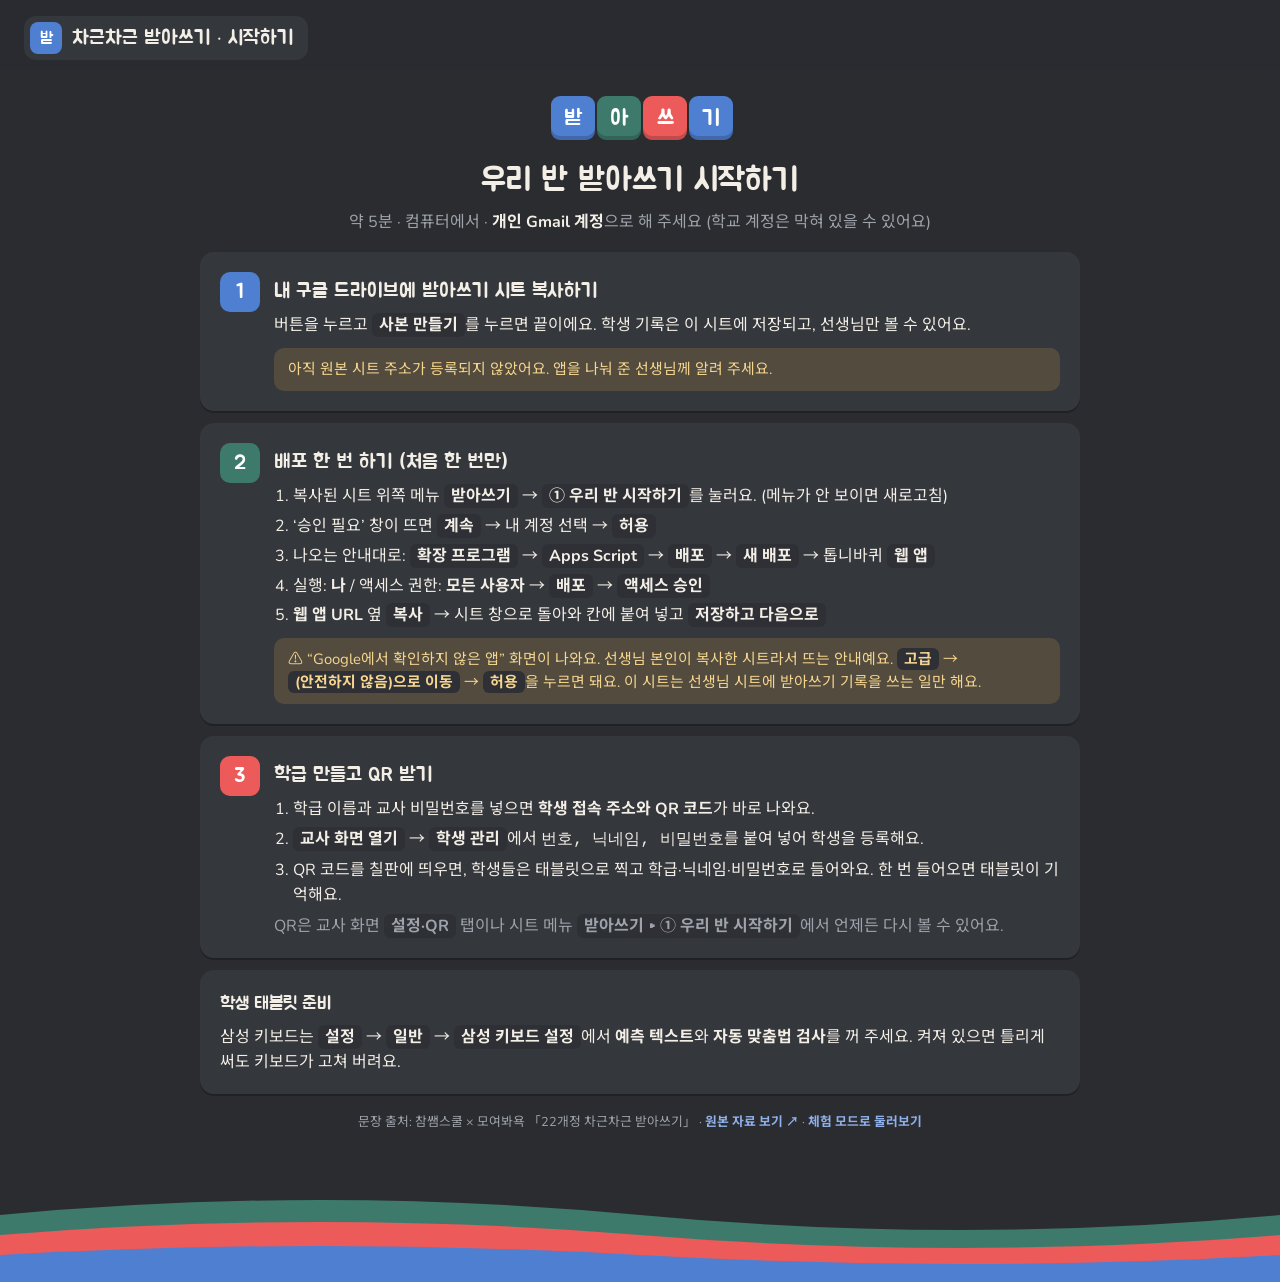
==== start.html @ dc101362 "Add files via upload" ====
<!doctype html>
<html lang="ko">
<head>
<meta charset="utf-8">
<meta name="viewport" content="width=device-width, initial-scale=1">
<meta name="theme-color" content="#2a2c30">
<title>받아쓰기 시작하기</title>
<link rel="preconnect" href="https://fonts.googleapis.com">
<link rel="preconnect" href="https://fonts.gstatic.com" crossorigin>
<link href="https://fonts.googleapis.com/css2?family=Jua&family=Nunito:wght@600;700;800&family=Noto+Sans+KR:wght@400;700;800&display=swap" rel="stylesheet">
<script>document.write('<link rel="stylesheet" href="css/style.css?v=' + Date.now() + '">');</script>
<style>
  .stp{display:flex;gap:14px;align-items:flex-start}
  .stp .n{flex:none;width:40px;height:40px;border-radius:10px;display:grid;place-items:center;font-family:"Jua",sans-serif;font-size:1.3rem;color:#fff}
  .stp h2{margin:4px 0 6px;font-size:1.25rem}
  .stp ol{margin:6px 0;padding-left:1.2em} .stp li{margin:5px 0}
  .k{background:var(--cell);border-radius:6px;padding:1px 7px;font-weight:700;white-space:nowrap}
  .note{background:var(--warn-soft);color:#f6d58f;border-radius:10px;padding:10px 14px;margin-top:10px;font-size:.93rem}
  .bigbtn{display:inline-block;text-decoration:none;margin-top:6px}
</style>
</head>
<body>
<header class="topbar"><div class="brand"><span class="seal">받</span><span class="txt">차근차근 받아쓰기 · 시작하기</span></div></header>
<div class="waves" aria-hidden="true"><svg class="w1" viewBox="0 0 2400 120" preserveAspectRatio="none"><path fill="#3d7a6b" d="M0 52 Q 300 22 600 52 T 1200 52 Q 1500 22 1800 52 T 2400 52 V120 H0 Z"/></svg><svg class="w2" viewBox="0 0 2400 120" preserveAspectRatio="none"><path fill="#ec5a5a" d="M0 72 Q 300 46 600 72 T 1200 72 Q 1500 46 1800 72 T 2400 72 V120 H0 Z"/></svg><svg class="w3" viewBox="0 0 2400 120" preserveAspectRatio="none"><path fill="#4e7fd1" d="M0 92 Q 300 74 600 92 T 1200 92 Q 1500 74 1800 92 T 2400 92 V120 H0 Z"/></svg></div>
<main>
  <div class="stage">
    <div class="logo-tiles" style="grid-template-columns:repeat(4,40px);margin-top:10px"><i style="background:var(--blue)">받</i><i style="background:var(--green)">아</i><i style="background:var(--red)">쓰</i><i style="background:var(--blue)">기</i></div>
    <h1 style="text-align:center;margin:0">우리 반 받아쓰기 시작하기</h1>
    <p class="muted" style="text-align:center;margin:4px 0 18px">약 5분 · 컴퓨터에서 · <b style="color:var(--ink)">개인 Gmail 계정</b>으로 해 주세요 (학교 계정은 막혀 있을 수 있어요)</p>

    <div class="card stp">
      <span class="n" style="background:var(--blue)">1</span>
      <div style="flex:1">
        <h2>내 구글 드라이브에 받아쓰기 시트 복사하기</h2>
        <p style="margin:0">버튼을 누르고 <span class="k">사본 만들기</span>를 누르면 끝이에요. 학생 기록은 이 시트에 저장되고, 선생님만 볼 수 있어요.</p>
        <a class="btn bigbtn" id="copyBtn" href="#" target="_blank" rel="noopener">📄 사본 만들기</a>
        <div id="noTpl" class="note hidden">아직 원본 시트 주소가 등록되지 않았어요. 앱을 나눠 준 선생님께 알려 주세요.</div>
      </div>
    </div>

    <div class="card stp" style="margin-top:12px">
      <span class="n" style="background:var(--green)">2</span>
      <div style="flex:1">
        <h2>배포 한 번 하기 (처음 한 번만)</h2>
        <ol>
          <li>복사된 시트 위쪽 메뉴 <span class="k">받아쓰기</span> → <span class="k">① 우리 반 시작하기</span>를 눌러요. (메뉴가 안 보이면 새로고침)</li>
          <li>‘승인 필요’ 창이 뜨면 <span class="k">계속</span> → 내 계정 선택 → <span class="k">허용</span></li>
          <li>나오는 안내대로: <span class="k">확장 프로그램</span> → <span class="k">Apps Script</span> → <span class="k">배포</span> → <span class="k">새 배포</span> → 톱니바퀴 <span class="k">웹 앱</span></li>
          <li>실행: <b>나</b> / 액세스 권한: <b>모든 사용자</b> → <span class="k">배포</span> → <span class="k">액세스 승인</span></li>
          <li><b>웹 앱 URL</b> 옆 <span class="k">복사</span> → 시트 창으로 돌아와 칸에 붙여 넣고 <span class="k">저장하고 다음으로</span></li>
        </ol>
        <div class="note">⚠️ “Google에서 확인하지 않은 앱” 화면이 나와요. 선생님 본인이 복사한 시트라서 뜨는 안내예요. <span class="k">고급</span> → <span class="k">(안전하지 않음)으로 이동</span> → <span class="k">허용</span>을 누르면 돼요. 이 시트는 선생님 시트에 받아쓰기 기록을 쓰는 일만 해요.</div>
      </div>
    </div>

    <div class="card stp" style="margin-top:12px">
      <span class="n" style="background:var(--red)">3</span>
      <div style="flex:1">
        <h2>학급 만들고 QR 받기</h2>
        <ol>
          <li>학급 이름과 교사 비밀번호를 넣으면 <b>학생 접속 주소와 QR 코드</b>가 바로 나와요.</li>
          <li><span class="k">교사 화면 열기</span> → <span class="k">학생 관리</span>에서 <code>번호, 닉네임, 비밀번호</code>를 붙여 넣어 학생을 등록해요.</li>
          <li>QR 코드를 칠판에 띄우면, 학생들은 태블릿으로 찍고 학급·닉네임·비밀번호로 들어와요. 한 번 들어오면 태블릿이 기억해요.</li>
        </ol>
        <p class="muted" style="margin:6px 0 0">QR은 교사 화면 <span class="k">설정·QR</span> 탭이나 시트 메뉴 <span class="k">받아쓰기 ▸ ① 우리 반 시작하기</span>에서 언제든 다시 볼 수 있어요.</p>
      </div>
    </div>

    <div class="card" style="margin-top:12px">
      <h2 style="margin:0 0 6px;font-size:1.15rem">학생 태블릿 준비</h2>
      <p style="margin:0">삼성 키보드는 <span class="k">설정</span> → <span class="k">일반</span> → <span class="k">삼성 키보드 설정</span>에서 <b>예측 텍스트</b>와 <b>자동 맞춤법 검사</b>를 꺼 주세요. 켜져 있으면 틀리게 써도 키보드가 고쳐 버려요.</p>
    </div>
    <div class="credit">문장 출처: 참쌤스쿨 × 모여봐욕 「22개정 차근차근 받아쓰기」 · <a href="https://chamssaem.com/516657" target="_blank" rel="noopener">원본 자료 보기 ↗</a> · <a href="./?demo">체험 모드로 둘러보기</a></div>
  </div>
</main>
<script>document.write('<script src="config.js?v=' + Date.now() + '"><\/script>');</script>
<script>
  (function () {
    var url = '';
    try { url = (typeof TEMPLATE_URL === 'string') ? TEMPLATE_URL.trim() : ''; } catch (e) {}
    var b = document.getElementById('copyBtn');
    if (/^https:\/\/docs\.google\.com\/spreadsheets\/d\/[\w-]+\/copy/.test(url)) b.href = url;
    else { b.classList.add('hidden'); document.getElementById('noTpl').classList.remove('hidden'); }
  })();
</script>
</body>
</html>
---- css/style.css ----
/* 차근차근 받아쓰기 — 어두운 퍼즐판 + 빨강·초록·파랑 타일 */
:root{
  --bg:#2a2c30; --bg2:#232428; --card:#34373c; --card2:#3c3f45; --cell:#2e3035; --cell-line:#44474e;
  --ink:#f3eee6; --muted:#9ea3ab; --line:#464950;
  --red:#ec5a5a; --green:#3d7a6b; --blue:#4e7fd1; --yellow:#f0b84c; --purple:#9a7fe0; --teal:#3fa6a0; --gray:#8b9098;
  --seal:var(--red); --seal-ink:#fff; --indigo:var(--blue); --indigo-soft:rgba(78,127,209,.18);
  --ok:#5fc39a; --ok-soft:rgba(61,122,107,.35); --bad:#ff7b7b; --bad-soft:rgba(236,90,90,.18); --warn:#f0b84c; --warn-soft:rgba(240,184,76,.16);
  --paper2:#2e3035;
  --t-sound:var(--red); --t-batchim:var(--blue); --t-vowel:var(--purple); --t-space:#57b08f; --t-punct:var(--gray); --t-word:var(--yellow); --t-change:var(--teal);
  --radius:14px;
  --shadow:0 2px 0 rgba(0,0,0,.25);
}
*{box-sizing:border-box;-webkit-tap-highlight-color:transparent}
html{background:var(--bg2)}
body{margin:0;color:var(--ink);font-family:"Nunito","Noto Sans KR","Apple SD Gothic Neo","Malgun Gothic",sans-serif;font-size:16px;line-height:1.55;-webkit-text-size-adjust:100%;
  background:var(--bg);min-height:100vh;position:relative;overflow-x:hidden}
/* 아래 물결 */
.waves{position:absolute;left:0;right:0;bottom:0;height:120px;pointer-events:none;z-index:0;overflow:hidden}
.waves svg{position:absolute;bottom:0;left:0;width:200%;height:100%}
.waves .w1{animation:drift 18s linear infinite}
.waves .w2{animation:drift 26s linear infinite reverse}
.waves .w3{animation:drift 34s linear infinite}
@keyframes drift{from{transform:translateX(0)}to{transform:translateX(-50%)}}
@media (prefers-reduced-motion:reduce){.waves svg{animation:none!important}}
h1,h2,h3,.brand,.jua{font-family:"Jua","Nunito","Noto Sans KR",sans-serif;font-weight:400;letter-spacing:0}
button{font:inherit;cursor:pointer;touch-action:manipulation;color:inherit}
input,textarea,select{font:inherit}
.hidden{display:none!important}
a{color:var(--ink)}

/* 상단 */
.topbar{position:sticky;top:0;z-index:20;display:flex;align-items:center;gap:12px;padding:16px 24px 10px;background:rgba(42,44,48,.94);backdrop-filter:blur(6px)}
.brand{font-size:1.25rem;display:flex;align-items:center;gap:10px;cursor:pointer;background:var(--card);border-radius:12px;padding:6px 14px 6px 6px}
.seal{display:inline-grid;place-items:center;width:32px;height:32px;border-radius:8px;background:var(--blue);color:#fff;font-size:1rem;font-family:"Jua",sans-serif}
.topbar .spacer{flex:1}
.me{display:flex;align-items:center;gap:8px;font-size:.95rem;flex-wrap:wrap;justify-content:flex-end}
.rank{display:inline-flex;align-items:center;gap:8px;background:var(--card);border-radius:12px;padding:6px 12px 6px 6px;font-weight:700}
.rank .dot{width:26px;height:26px;border-radius:7px;display:grid;place-items:center;background:var(--green);color:#fff;font-size:.8rem;font-family:"Jua",sans-serif}
.pts{font-variant-numeric:tabular-nums;color:#fff;font-family:"Jua",sans-serif;font-size:1.1rem;background:var(--red);border-radius:10px;padding:4px 10px}
.linkbtn{background:var(--card);border:0;color:var(--muted);padding:8px 12px;border-radius:10px;text-decoration:none;font-size:.9rem}
.pending{font-size:.8rem;color:var(--bg);background:var(--yellow);border-radius:8px;padding:3px 10px;font-weight:700}

main{position:relative;z-index:1;max-width:1040px;margin:0 auto;padding:16px 24px 150px}
.screen-title{display:flex;align-items:center;gap:12px;margin:4px 0 16px}
.screen-title h1{margin:0;font-size:1.4rem}
.back{background:var(--card);border:0;border-radius:12px;min-width:48px;height:48px;font-size:1.2rem;color:var(--ink)}
.sub{color:var(--muted);margin:-8px 0 16px}

/* 카드 */
.card{background:var(--card);border-radius:var(--radius);padding:20px;box-shadow:var(--shadow)}
.grid{display:grid;gap:14px}
.g2{grid-template-columns:repeat(2,minmax(0,1fr))}
.g3{grid-template-columns:repeat(3,minmax(0,1fr))}
.g4{grid-template-columns:repeat(4,minmax(0,1fr))}
@media (max-width:820px){.g4{grid-template-columns:repeat(2,minmax(0,1fr))}.g3{grid-template-columns:repeat(2,minmax(0,1fr))}}
@media (max-width:520px){.g2,.g3,.g4{grid-template-columns:1fr}}

/* 버튼 — 알약 모양 */
.btn{border:0;border-radius:999px;padding:10px 22px;min-height:50px;font-size:1.02rem;white-space:nowrap;font-family:"Jua",sans-serif;background:var(--red);color:#fff;box-shadow:0 3px 0 rgba(0,0,0,.28)}
.btn:active{transform:translateY(2px);box-shadow:0 1px 0 rgba(0,0,0,.28)}
.btn.indigo{background:var(--blue)}
.btn.ghost{background:var(--card2);color:var(--ink)}
.btn.small{min-height:42px;padding:6px 16px;font-size:1rem}
.btn:disabled{opacity:.4}
.row{display:flex;gap:10px;flex-wrap:wrap;align-items:center}
.row.end{justify-content:flex-end}
.row.center{justify-content:center}

/* 로그인 */
.login{max-width:440px;margin:5vh auto 0;text-align:center}
.logo-tiles{display:grid;grid-template-columns:repeat(3,44px);gap:6px;justify-content:center;margin:4px auto 16px}
.logo-tiles i{width:44px;height:44px;border-radius:9px;display:grid;place-items:center;font-style:normal;font-family:"Jua",sans-serif;font-size:1.4rem;color:#fff;box-shadow:inset 0 -4px 0 rgba(0,0,0,.18)}
.logo-tiles i.x{background:var(--cell);color:#8fb0ea;box-shadow:none}
.login h1{font-size:1.8rem;margin:0 0 2px}
.field{display:block;text-align:left;margin:14px 0}
.field span{display:block;font-weight:700;margin-bottom:6px;color:var(--muted)}
.field input,.textin{width:100%;padding:12px 14px;font-size:1.15rem;border:2px solid transparent;border-radius:12px;background:var(--cell);color:var(--ink)}
.field input:focus,.textin:focus{outline:none;border-color:var(--blue)}
.textin::placeholder,.field input::placeholder{color:#6f747c}
.msg{margin-top:12px;padding:12px 14px;border-radius:12px;font-weight:700}
.msg.bad{background:var(--bad-soft);color:var(--bad)}
.msg.ok{background:var(--ok-soft);color:var(--ok)}
.msg.warn{background:var(--warn-soft);color:var(--warn)}

/* 홈 */
.hello{display:flex;gap:18px;align-items:center;flex-wrap:wrap}
.rankbig{width:76px;height:76px;border-radius:14px;background:var(--green);color:#fff;display:grid;place-items:center;font-family:"Jua",sans-serif;font-size:1.25rem;text-align:center;line-height:1.15;padding:6px;box-shadow:inset 0 -5px 0 rgba(0,0,0,.18)}
.progress{height:14px;background:var(--cell);border-radius:999px;overflow:hidden;margin-top:10px}
.progress>i{display:block;height:100%;background:linear-gradient(90deg,var(--blue),var(--green),var(--red));border-radius:999px}
.tabs{display:inline-flex;background:var(--card);border-radius:12px;padding:4px;gap:4px;margin:18px 0 12px;flex-wrap:wrap}
.tabs button{border:0;background:transparent;border-radius:9px;padding:8px 14px;font-family:"Jua",sans-serif;font-size:.98rem;color:var(--muted);min-height:42px;white-space:nowrap}
.tabs button.on{background:var(--blue);color:#fff}
.lvcard{text-align:left;border:0;background:var(--card);border-radius:var(--radius);padding:16px;box-shadow:var(--shadow);min-height:124px;display:flex;flex-direction:column;gap:6px;position:relative;color:var(--ink)}
.lvcard:active{transform:translateY(2px)}
.lvcard .nm{font-family:"Jua",sans-serif;font-size:1.25rem}
.lvcard .stamps{display:flex;gap:5px;margin-top:auto}
.stamp{width:22px;height:22px;border-radius:6px;background:var(--cell);border:1px solid var(--cell-line);display:block}
.stamp.on{border-color:transparent}
.stamp.on:nth-child(3n+1){background:var(--blue)} .stamp.on:nth-child(3n+2){background:var(--green)} .stamp.on:nth-child(3n){background:var(--red)}
.lvcard .best{position:absolute;right:14px;top:14px;font-size:.85rem;color:var(--muted)}
.lvcard .best b{color:#fff;background:var(--red);border-radius:7px;padding:1px 7px;font-family:"Jua",sans-serif;font-weight:400;font-size:1rem}
.side{display:flex;flex-direction:column;align-items:flex-start;gap:4px;text-align:left;border:0;background:var(--card);border-radius:var(--radius);padding:16px;box-shadow:var(--shadow);color:var(--ink)}
.side .ic{width:40px;height:40px;border-radius:10px;display:grid;place-items:center;font-size:1.2rem}
.side:nth-child(3n+1) .ic{background:var(--red)} .side:nth-child(3n+2) .ic{background:var(--green)} .side:nth-child(3n) .ic{background:var(--blue)}
.side b{font-size:1.15rem;font-family:"Jua",sans-serif;font-weight:400}
.side small{color:var(--muted)}

/* 급수 화면 */
.acts .act{display:flex;gap:14px;align-items:center;text-align:left;border:0;background:var(--card);border-radius:var(--radius);padding:14px 16px;box-shadow:var(--shadow);min-height:86px;color:var(--ink)}
.act .n{flex:none;width:48px;height:48px;border-radius:10px;background:var(--cell);border:1px solid var(--cell-line);color:var(--muted);display:grid;place-items:center;font-family:"Jua",sans-serif;font-size:1.4rem}
.act.done .n{border-color:transparent;color:#fff}
.acts .act:nth-child(3n+1).done .n{background:var(--blue)} .acts .act:nth-child(3n+2).done .n{background:var(--green)} .acts .act:nth-child(3n).done .n{background:var(--red)}
.act .t{font-family:"Jua",sans-serif;font-size:1.05rem}
.act .d{color:var(--muted);font-size:.9rem}
.act.test{box-shadow:inset 0 0 0 2px var(--red)}
.slist{margin:0;padding:0;list-style:none}
.slist li{display:flex;gap:10px;align-items:center;padding:9px 2px;border-bottom:1px solid var(--line)}
.slist li:last-child{border-bottom:0}
.slist .no{flex:none;width:30px;height:30px;border-radius:8px;background:var(--cell);display:grid;place-items:center;color:var(--muted);font-family:"Jua",sans-serif}
.slist .tx{flex:1;font-size:1.08rem}
.play{border:0;background:var(--blue);color:#fff;border-radius:999px;min-width:44px;height:40px;font-size:.95rem;padding:0 12px;font-weight:800;white-space:nowrap;flex:none}

/* 활동 공통 */
.stage{max-width:880px;margin:0 auto}
.stepbar{display:flex;align-items:center;gap:12px;margin-bottom:14px}
.stepbar .bar{flex:1;height:12px;background:var(--card);border-radius:999px;overflow:hidden}
.stepbar .bar i{display:block;height:100%;background:var(--blue);border-radius:999px}
.stepbar .cnt{font-variant-numeric:tabular-nums;font-family:"Jua",sans-serif;font-size:1.1rem;background:var(--card);border-radius:10px;padding:4px 12px}
.q{font-size:1.02rem;color:var(--muted);margin:0 0 10px;font-weight:700}
.sentence{font-size:1.75rem;line-height:1.9;font-weight:800;word-break:keep-all;letter-spacing:.02em;margin:6px 0}
.sentence.mid{font-size:1.5rem}
.soundline{font-size:1.2rem;color:var(--t-sound);margin-top:-4px;font-weight:700}
.soundline::before{content:'소리 ▸ ';color:var(--muted);font-size:.95rem}
.hl{border-radius:8px;padding:0 4px;cursor:pointer;border-bottom:4px solid;background:rgba(255,255,255,.06)}
.hl.on{background:rgba(255,255,255,.18)}
.ty-sound{border-color:var(--t-sound)} .ty-batchim{border-color:var(--t-batchim)} .ty-vowel{border-color:var(--t-vowel)}
.ty-space{border-color:var(--t-space)} .ty-punct{border-color:var(--t-punct)} .ty-word{border-color:var(--t-word)} .ty-change{border-color:var(--t-change)}
.chip{display:inline-flex;align-items:center;gap:6px;font-size:.85rem;font-weight:800;border-radius:8px;padding:3px 10px;background:var(--cell);color:var(--ink)}
.chip::before{content:'';width:10px;height:10px;border-radius:3px;background:currentColor}
.chip.ty-sound{color:var(--t-sound)} .chip.ty-batchim{color:var(--t-batchim)} .chip.ty-vowel{color:var(--t-vowel)} .chip.ty-space{color:var(--t-space)}
.chip.ty-punct{color:var(--t-punct)} .chip.ty-word{color:var(--t-word)} .chip.ty-change{color:var(--t-change)}
.tip{background:var(--cell);border-radius:12px;padding:14px 16px;margin-top:12px}
.tip .tg{font-size:1.4rem;font-family:"Jua",sans-serif}
.tip .snd{color:var(--t-sound);font-weight:800}
.tip .wr{color:var(--bad);text-decoration:line-through;margin-right:8px}
.toggle{display:inline-flex;align-items:center;gap:8px;font-weight:700;color:var(--muted);user-select:none}
.toggle input{width:22px;height:22px;accent-color:var(--blue)}

/* 쓰기 칸 — 퍼즐판 */
.write{margin-top:14px}
.grid10{display:flex;flex-wrap:wrap;gap:4px;margin:10px 0 4px;max-width:100%}
.gcell{width:34px;height:36px;border-radius:6px;background:var(--cell);border:1px solid var(--cell-line);display:grid;place-items:center;font-size:1.1rem;font-weight:800}
.gcell:not(:empty){background:var(--blue);border-color:var(--blue);color:#fff}
.gcell.p:not(:empty){background:var(--green);border-color:var(--green)}
.hidden-sentence{filter:blur(10px);user-select:none;pointer-events:none;opacity:.7}
.fb{margin-top:14px;border-radius:12px;padding:14px 16px}
.fb.ok{background:var(--ok-soft);color:#d9f4e8}
.fb.bad{background:var(--bad-soft);color:#ffe1e1}
.fb h3{margin:0 0 6px;font-size:1.35rem}
.fb.ok h3{color:var(--ok)} .fb.bad h3{color:var(--bad)}
.fb ul{margin:6px 0 0;padding-left:1.2em}
.fb li{margin:4px 0}
.answerline{font-size:1.5rem;margin:6px 0 8px;letter-spacing:.03em;font-weight:800}
.answerline .bad{color:#fff;background:var(--red);border-radius:6px;padding:0 3px}
.answerline .need{position:relative}
.answerline .need::before{content:'∨';position:absolute;left:-.55em;top:-.95em;color:var(--yellow);font-weight:900}
.answerline .extra{position:relative}
.answerline .extra::before{content:'✕';position:absolute;left:-.6em;top:-.95em;color:var(--yellow);font-size:.8em}
.correctline{font-size:1.3rem;color:var(--ok);font-weight:800}

/* 고르기 — 색 타일 */
.blank{display:inline-block;min-width:4.5em;border-bottom:4px solid var(--blue);text-align:center;color:#8fb0ea;margin:0 2px}
.opts{display:grid;grid-template-columns:repeat(2,minmax(0,1fr));gap:12px;margin-top:16px}
.opt{border:0;background:var(--cell);border-radius:12px;min-height:62px;font-size:1.3rem;font-weight:800;padding:10px;color:var(--ink);box-shadow:inset 0 -4px 0 rgba(0,0,0,.2)}
.opt:not(:disabled):active{transform:translateY(2px)}
.opt.ok{background:var(--green);color:#fff}
.opt.bad{background:var(--red);color:#fff}
.opt:disabled{cursor:default}
.opt:disabled:not(.ok):not(.bad){opacity:.45}
@media (max-width:520px){.opts{grid-template-columns:1fr}}

/* 띄어쓰기 — 글자 타일과 ∨ */
.tiles{display:flex;flex-wrap:wrap;align-items:center;row-gap:14px;margin:16px 0 6px;font-size:1.6rem;font-weight:800}
.tile{display:inline-grid;place-items:center;width:1.5em;height:1.6em;background:var(--green);color:#fff;border-radius:9px;box-shadow:inset 0 -4px 0 rgba(0,0,0,.18)}
.gap{width:30px;height:1.6em;border:0;background:transparent;position:relative;padding:0;margin:0 1px}
.gap::after{content:'';position:absolute;left:50%;top:22%;bottom:22%;width:3px;border-radius:2px;background:var(--cell-line);transform:translateX(-50%)}
.gap.on::after,.gap.miss::after,.gap.optok::after{display:none}
.gap.on::before,.gap.miss::before,.gap.optok::before{content:'∨';position:absolute;inset:0;display:grid;place-items:center;font-size:1.4rem;font-weight:900}
.gap.on::before{color:#8fb0ea}
.gap.miss::before{color:var(--yellow)}
.gap.wrong::before{content:'✕';color:var(--red)}
.gap.optok::before{color:var(--t-space);opacity:.55}

/* 틀린 곳 찾기 */
.words{display:flex;flex-wrap:wrap;gap:10px;margin:16px 0}
.word{border:0;background:var(--cell);border-radius:12px;padding:8px 14px;font-size:1.4rem;font-weight:800;min-height:54px;color:var(--ink);box-shadow:inset 0 -4px 0 rgba(0,0,0,.2)}
.word.sel{background:var(--blue);color:#fff}
.word.hit{background:var(--green);color:#fff}
.word.miss{background:var(--red);color:#fff}
.word.false{background:var(--cell);opacity:.55;text-decoration:line-through;box-shadow:inset 0 0 0 2px var(--red)}

/* 소리 → 글자 */
.snd{color:var(--t-sound)}
.sndbox{display:inline-block;background:var(--red);border-radius:10px;padding:0 10px;color:#fff}

/* 시험 — 하트 */
.listen{display:flex;gap:12px;flex-wrap:wrap;margin:10px 0 4px}
.listen .btn{min-width:150px}
.plays{display:flex;gap:6px;align-items:center}
.heart{width:30px;height:28px;display:inline-block;background:var(--red);
  -webkit-mask:url("data:image/svg+xml,%3Csvg xmlns='http://www.w3.org/2000/svg' viewBox='0 0 24 22'%3E%3Cpath d='M12 21.5 10.3 20C4.2 14.5 0 10.8 0 6.3 0 2.7 2.8 0 6.4 0c2 0 4 .9 5.6 2.4C13.6.9 15.6 0 17.6 0 21.2 0 24 2.7 24 6.3c0 4.5-4.2 8.2-10.3 13.7Z'/%3E%3C/svg%3E") center/contain no-repeat;
  mask:url("data:image/svg+xml,%3Csvg xmlns='http://www.w3.org/2000/svg' viewBox='0 0 24 22'%3E%3Cpath d='M12 21.5 10.3 20C4.2 14.5 0 10.8 0 6.3 0 2.7 2.8 0 6.4 0c2 0 4 .9 5.6 2.4C13.6.9 15.6 0 17.6 0 21.2 0 24 2.7 24 6.3c0 4.5-4.2 8.2-10.3 13.7Z'/%3E%3C/svg%3E") center/contain no-repeat;
  transition:background .25s,transform .25s}
.heart.off{background:var(--cell-line);transform:scale(.8)}
.testnum{font-family:"Jua",sans-serif;font-size:1.6rem;background:var(--card2);border-radius:10px;padding:2px 14px}
.scoreball{margin:4px auto 14px;display:grid;width:max-content;place-items:center;font-family:"Jua",sans-serif;font-size:2.8rem;color:#fff;background:var(--blue);border-radius:18px;padding:12px 30px;box-shadow:inset 0 -6px 0 rgba(0,0,0,.2)}
.reslist{list-style:none;margin:0;padding:0}
.reslist li{border-bottom:1px solid var(--line);padding:12px 2px}
.reslist .mark{font-family:"Jua",sans-serif;margin-right:8px;display:inline-grid;place-items:center;min-width:48px;height:30px;border-radius:8px;color:#fff;font-size:1rem}
.reslist .mark.o{background:var(--green)} .reslist .mark.x{background:var(--red)}

/* 결과 — Complete! 말풍선 */
.result{text-align:center}
.result h1{display:inline-block;background:#f5f1ea;color:#2a2c30;border-radius:30px;padding:10px 30px;font-size:2rem;margin:10px 0 12px!important;box-shadow:0 6px 0 rgba(0,0,0,.28);position:relative}
.result h1::before{content:'';position:absolute;left:-12px;top:50%;width:28px;height:28px;border-radius:50%;background:var(--red);transform:translateY(-50%)}
.result h1::after{content:'';position:absolute;right:-14px;bottom:-6px;width:34px;height:34px;border-radius:50%;background:var(--blue)}
.result .gain{font-size:1.5rem;font-family:"Jua",sans-serif;color:var(--ok)}

/* 모달 */
.modal{position:fixed;inset:0;background:rgba(10,10,12,.6);display:grid;place-items:center;z-index:50;padding:16px}
.modal .box{background:var(--card);border-radius:22px;padding:28px;max-width:420px;width:100%;text-align:center;box-shadow:0 20px 50px rgba(0,0,0,.45)}
.modal .rankbig{margin:0 auto 14px;width:110px;height:110px;font-size:1.7rem;animation:pop .5s ease}
.modal .rankbig.down{background:var(--gray)}
@keyframes pop{0%{transform:scale(.4) rotate(-20deg)}70%{transform:scale(1.1) rotate(4deg)}100%{transform:scale(1)}}

/* 통계 */
.bars{display:flex;flex-direction:column;gap:10px}
.barrow{display:grid;grid-template-columns:130px 1fr 110px;gap:10px;align-items:center}
.barrow .track{height:18px;background:var(--cell);border-radius:6px;overflow:hidden}
.barrow .track i{display:block;height:100%;border-radius:6px;background:var(--green)}
.barrow .track i.mid{background:var(--yellow)} .barrow .track i.low{background:var(--red)}
.barrow .v{font-variant-numeric:tabular-nums;color:var(--muted);font-size:.92rem;text-align:right}
@media (max-width:520px){.barrow{grid-template-columns:96px 1fr 70px}}
table.t{width:100%;border-collapse:collapse;font-size:.95rem}
table.t th,table.t td{border-bottom:1px solid var(--line);padding:9px 6px;text-align:left;vertical-align:middle}
table.t th{color:var(--muted);font-weight:800;background:var(--cell)}
table.t td.num,table.t th.num{text-align:right;font-variant-numeric:tabular-nums}
.tablewrap{overflow-x:auto}
.empty{color:var(--muted);text-align:center;padding:30px 10px}
.toast{position:fixed;left:50%;bottom:28px;transform:translateX(-50%);background:#f5f1ea;color:#2a2c30;padding:12px 22px;border-radius:999px;z-index:60;font-weight:800;max-width:90vw;box-shadow:0 6px 0 rgba(0,0,0,.25)}
.spinner{width:44px;height:44px;margin:40px auto;display:grid;grid-template-columns:1fr 1fr;gap:4px}
.spinner::before,.spinner::after{content:'';border-radius:5px;animation:blink 1s infinite}
.spinner::before{background:var(--blue)} .spinner::after{background:var(--red);animation-delay:.5s}
@keyframes blink{0%,100%{opacity:1}50%{opacity:.25}}
.spc{color:var(--t-space);font-size:.7em;margin:0 3px;vertical-align:.3em;font-weight:900}
.muted{color:var(--muted)}
input[type=number],td input{font:inherit;padding:6px 8px;border:1px solid var(--line);border-radius:8px;background:var(--cell);color:var(--ink);text-align:right}
td input:not([type=number]){text-align:left}
select.textin{background:var(--cell);color:var(--ink)}
textarea.textin{resize:vertical;font-family:inherit}

/* 교사: 학생 목록 편집 */
.stulist{display:flex;flex-direction:column;gap:8px}
.sturow{display:grid;grid-template-columns:60px minmax(0,1fr) minmax(0,1fr) auto auto;gap:8px;align-items:center;background:var(--cell);border-radius:10px;padding:8px}
.sturow input{width:100%;font:inherit;font-size:1rem;padding:8px 10px;border:1px solid var(--line);border-radius:8px;background:var(--card);color:var(--ink)}
.sturow input:focus{outline:none;border-color:var(--blue)}
.sturow .sinfo{color:var(--muted);font-size:.85rem;white-space:nowrap}
.sturow .sbtn{display:flex;gap:6px}
@media (max-width:760px){
  .sturow{grid-template-columns:52px minmax(0,1fr) minmax(0,1fr)}
  .sturow .sinfo{grid-column:1 / 3}
  .sturow .sbtn{grid-column:3;justify-content:flex-end}
}

/* ───────── 세로 화면 (폰·태블릿 세로) ───────── */
@media (max-width:600px){
  body{font-size:15px}
  main{padding:10px 12px 130px}
  .topbar{padding:10px 12px 8px;gap:8px}
  .brand .txt{display:none}
  .brand{padding:5px}
  .me{gap:6px;font-size:.85rem}
  .rank{padding:4px 8px 4px 4px}
  .rank .dot{width:22px;height:22px}
  .pts{font-size:.95rem;padding:3px 8px}
  .linkbtn{padding:6px 8px;font-size:.82rem}
  .card{padding:14px;border-radius:12px}
  .grid{gap:10px}
  .g4{grid-template-columns:repeat(2,minmax(0,1fr))}
  .g3{grid-template-columns:repeat(3,minmax(0,1fr))}
  .hello{gap:12px}
  .rankbig{width:56px;height:56px;font-size:1rem;border-radius:12px}
  .hello .big{font-size:1.1rem!important}
  .side{padding:10px;gap:2px;align-items:center;text-align:center}
  .side .ic{width:34px;height:34px;font-size:1rem}
  .side b{font-size:.95rem}
  .side small{display:none}
  .tabs{margin:14px 0 10px}
  .lvcard{min-height:92px;padding:12px;gap:4px}
  .lvcard .nm{font-size:1.1rem}
  .lvcard .pv{display:none}
  .lvcard .best{right:10px;top:10px;font-size:.75rem}
  .stamp{width:17px;height:17px;border-radius:5px}
  .lvcard .stamps{gap:4px}
  .acts .act{min-height:66px;padding:10px 12px;gap:10px}
  .act .n{width:38px;height:38px;font-size:1.1rem}
  .act .d{font-size:.8rem}
  .slist .tx{font-size:.95rem}
  .slist .no{width:26px;height:26px;font-size:.85rem}
  .back{min-width:40px;height:40px;font-size:1rem}
  .stepbar{gap:8px;margin-bottom:10px}
  .stepbar .cnt{font-size:.95rem;padding:3px 9px}
  .q{font-size:.9rem;margin-bottom:6px}
  .sentence{font-size:1.3rem;line-height:1.85}
  .sentence.mid{font-size:1.2rem}
  .soundline{font-size:1rem}
  .hl{border-bottom-width:3px;padding:0 2px}
  .chip{font-size:.75rem;padding:2px 8px}
  .tip{padding:10px 12px}
  .tip .tg{font-size:1.1rem}
  .toggle{font-size:.88rem}
  .toggle input{width:18px;height:18px}
  .btn{min-height:44px;padding:8px 16px;font-size:.95rem}
  .btn.small{min-height:38px;padding:5px 12px;font-size:.88rem}
  .textin,.field input{font-size:1.05rem;padding:10px 12px}
  .grid10{gap:3px}
  .gcell{width:26px;height:30px;font-size:.92rem;border-radius:5px}
  .opts{grid-template-columns:repeat(2,minmax(0,1fr));gap:8px;margin-top:12px}
  .opt{min-height:52px;font-size:1.1rem;border-radius:10px;padding:6px}
  .tiles{font-size:1.2rem;row-gap:10px;margin:12px 0 4px}
  .tile{border-radius:7px}
  .gap{width:17px}
  .gap.on::before,.gap.miss::before,.gap.optok::before{font-size:1.05rem}
  .words{gap:7px;margin:12px 0}
  .word{font-size:1.1rem;min-height:44px;padding:6px 10px;border-radius:10px}
  .listen{gap:8px}
  .listen .btn{min-width:0;flex:1}
  .testnum{font-size:1.15rem;padding:1px 10px}
  .heart{width:24px;height:22px}
  .fb{padding:10px 12px}
  .fb h3{font-size:1.1rem}
  .answerline{font-size:1.15rem}
  .correctline{font-size:1.05rem}
  .scoreball{font-size:2rem;padding:8px 22px}
  .result h1{font-size:1.35rem;padding:8px 20px}
  .result .gain{font-size:1.2rem}
  .login{margin-top:2vh}
  .login h1{font-size:1.5rem}
  .logo-tiles i{width:36px;height:36px;font-size:1.1rem}
  .barrow{grid-template-columns:84px 1fr 64px;gap:6px}
  .barrow .v{font-size:.78rem}
  .modal .rankbig{width:88px;height:88px;font-size:1.3rem}
  .reslist .mark{min-width:40px;height:26px;font-size:.85rem}
  .screen-title h1{font-size:1.2rem}
}
@media (max-width:380px){
  .sentence{font-size:1.18rem}
  .tiles{font-size:1.08rem}
  .gap{width:14px}
  .gcell{width:23px;height:27px;font-size:.85rem}
  .opt{font-size:1rem}
}
@media (max-width:600px){
  .hide-sm{display:none!important}
  .tabs{display:flex;flex-wrap:nowrap;overflow-x:auto;max-width:100%;-webkit-overflow-scrolling:touch;scrollbar-width:none}
  .tabs::-webkit-scrollbar{display:none}
  .tabs button{flex:none}
}
.teacherlink{display:block;margin-top:16px;padding-top:14px;border-top:1px solid var(--line);color:var(--muted);text-decoration:none;font-size:.92rem}
.teacherlink b{color:var(--ink);font-weight:800}
.credit{text-align:center;color:var(--muted);font-size:.8rem;margin:18px auto 0;max-width:640px;line-height:1.6}
.credit a{color:#8fb0ea;text-decoration:none;font-weight:700;white-space:nowrap}
.qrbox{display:flex;gap:16px;align-items:center;flex-wrap:wrap}
.qr{background:#fff;padding:10px;border-radius:12px;display:inline-block;line-height:0}
.qr img,.qr canvas{display:block}
@media (max-width:600px){
  table.t td input{width:44px!important;padding:5px 4px;font-size:.9rem}
  table.t td:first-child{min-width:84px;font-size:.88rem}
  table.t th,table.t td{padding:7px 3px}
  table.t th{font-size:.78rem}
}
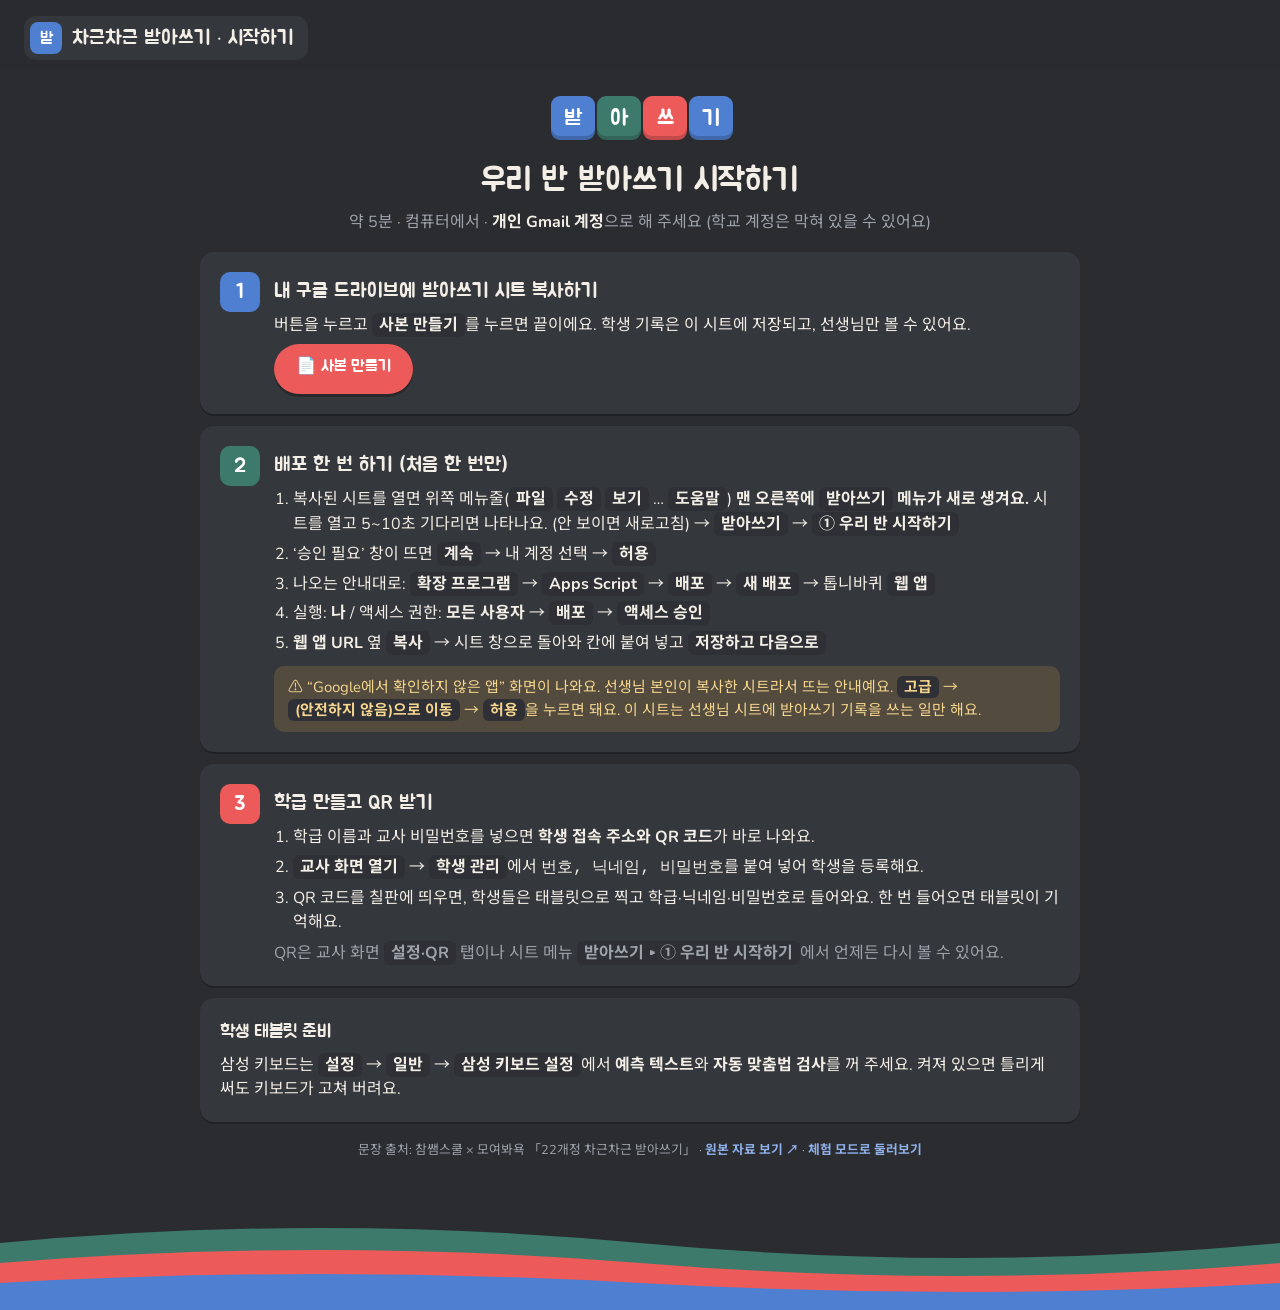
==== commit 9c1ed6c9: "Add files via upload" ====
--- a/start.html
+++ b/start.html
@@ -43,7 +43,7 @@
       <div style="flex:1">
         <h2>배포 한 번 하기 (처음 한 번만)</h2>
         <ol>
-          <li>복사된 시트 위쪽 메뉴 <span class="k">받아쓰기</span> → <span class="k">① 우리 반 시작하기</span>를 눌러요. (메뉴가 안 보이면 새로고침)</li>
+          <li>복사된 시트를 열면 위쪽 메뉴줄(<span class="k">파일</span> <span class="k">수정</span> <span class="k">보기</span> … <span class="k">도움말</span>) <b>맨 오른쪽에 <span class="k">받아쓰기</span> 메뉴가 새로 생겨요.</b> 시트를 열고 5~10초 기다리면 나타나요. (안 보이면 새로고침) → <span class="k">받아쓰기</span> → <span class="k">① 우리 반 시작하기</span></li>
           <li>‘승인 필요’ 창이 뜨면 <span class="k">계속</span> → 내 계정 선택 → <span class="k">허용</span></li>
           <li>나오는 안내대로: <span class="k">확장 프로그램</span> → <span class="k">Apps Script</span> → <span class="k">배포</span> → <span class="k">새 배포</span> → 톱니바퀴 <span class="k">웹 앱</span></li>
           <li>실행: <b>나</b> / 액세스 권한: <b>모든 사용자</b> → <span class="k">배포</span> → <span class="k">액세스 승인</span></li>
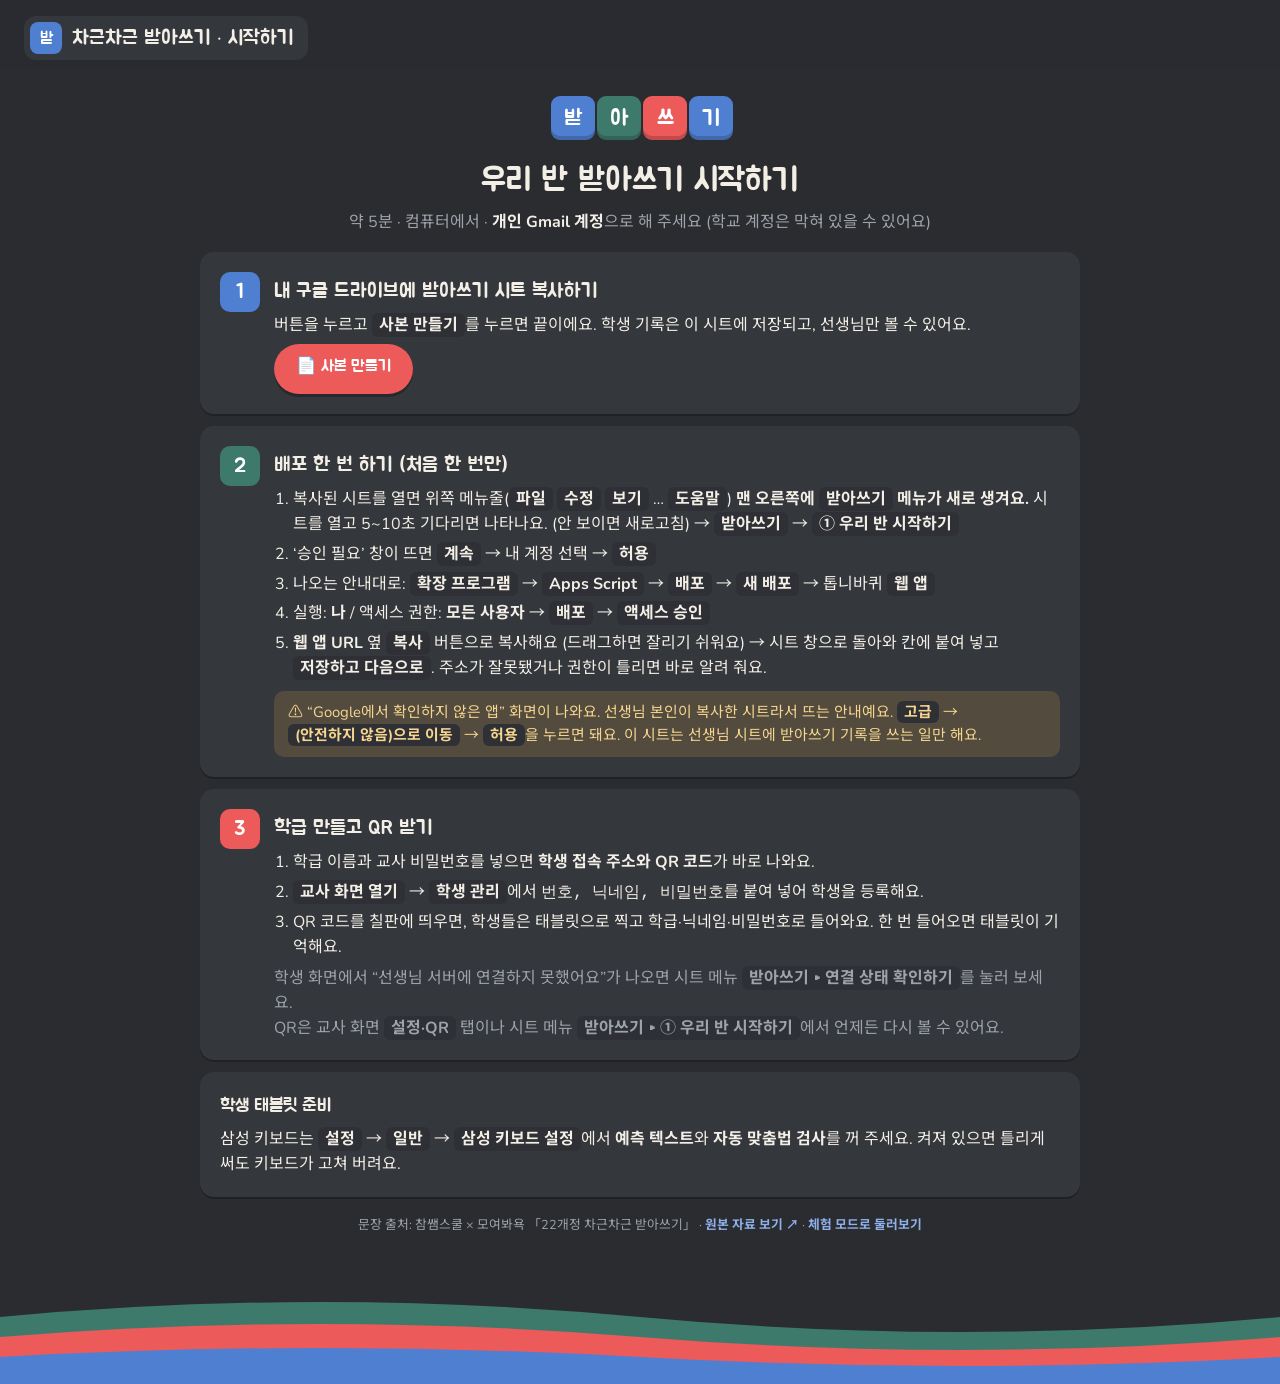
==== commit 5b0245df: "Add files via upload" ====
--- a/start.html
+++ b/start.html
@@ -47,7 +47,7 @@
           <li>‘승인 필요’ 창이 뜨면 <span class="k">계속</span> → 내 계정 선택 → <span class="k">허용</span></li>
           <li>나오는 안내대로: <span class="k">확장 프로그램</span> → <span class="k">Apps Script</span> → <span class="k">배포</span> → <span class="k">새 배포</span> → 톱니바퀴 <span class="k">웹 앱</span></li>
           <li>실행: <b>나</b> / 액세스 권한: <b>모든 사용자</b> → <span class="k">배포</span> → <span class="k">액세스 승인</span></li>
-          <li><b>웹 앱 URL</b> 옆 <span class="k">복사</span> → 시트 창으로 돌아와 칸에 붙여 넣고 <span class="k">저장하고 다음으로</span></li>
+          <li><b>웹 앱 URL</b> 옆 <span class="k">복사</span> 버튼으로 복사해요 (드래그하면 잘리기 쉬워요) → 시트 창으로 돌아와 칸에 붙여 넣고 <span class="k">저장하고 다음으로</span>. 주소가 잘못됐거나 권한이 틀리면 바로 알려 줘요.</li>
         </ol>
         <div class="note">⚠️ “Google에서 확인하지 않은 앱” 화면이 나와요. 선생님 본인이 복사한 시트라서 뜨는 안내예요. <span class="k">고급</span> → <span class="k">(안전하지 않음)으로 이동</span> → <span class="k">허용</span>을 누르면 돼요. 이 시트는 선생님 시트에 받아쓰기 기록을 쓰는 일만 해요.</div>
       </div>
@@ -62,7 +62,7 @@
           <li><span class="k">교사 화면 열기</span> → <span class="k">학생 관리</span>에서 <code>번호, 닉네임, 비밀번호</code>를 붙여 넣어 학생을 등록해요.</li>
           <li>QR 코드를 칠판에 띄우면, 학생들은 태블릿으로 찍고 학급·닉네임·비밀번호로 들어와요. 한 번 들어오면 태블릿이 기억해요.</li>
         </ol>
-        <p class="muted" style="margin:6px 0 0">QR은 교사 화면 <span class="k">설정·QR</span> 탭이나 시트 메뉴 <span class="k">받아쓰기 ▸ ① 우리 반 시작하기</span>에서 언제든 다시 볼 수 있어요.</p>
+        <p class="muted" style="margin:6px 0 0">학생 화면에서 “선생님 서버에 연결하지 못했어요”가 나오면 시트 메뉴 <span class="k">받아쓰기 ▸ 연결 상태 확인하기</span>를 눌러 보세요.<br>QR은 교사 화면 <span class="k">설정·QR</span> 탭이나 시트 메뉴 <span class="k">받아쓰기 ▸ ① 우리 반 시작하기</span>에서 언제든 다시 볼 수 있어요.</p>
       </div>
     </div>
 
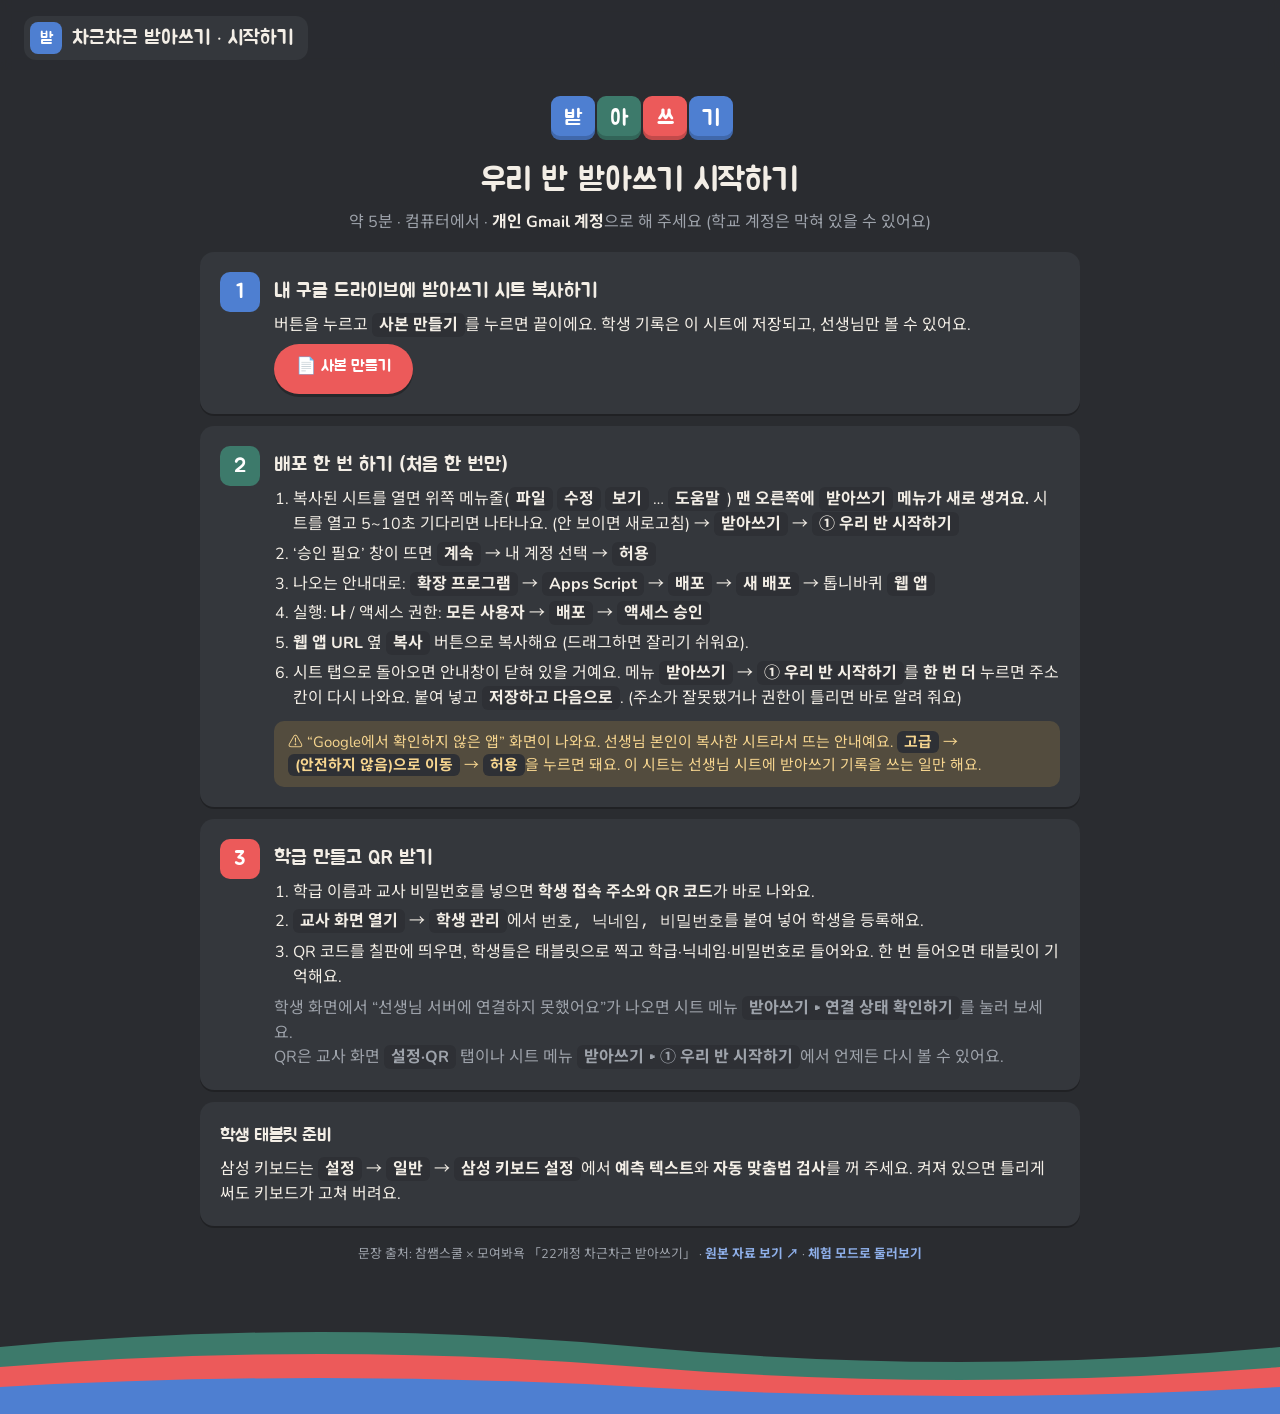
==== commit 6cc524be: "Add files via upload" ====
--- a/start.html
+++ b/start.html
@@ -47,7 +47,8 @@
           <li>‘승인 필요’ 창이 뜨면 <span class="k">계속</span> → 내 계정 선택 → <span class="k">허용</span></li>
           <li>나오는 안내대로: <span class="k">확장 프로그램</span> → <span class="k">Apps Script</span> → <span class="k">배포</span> → <span class="k">새 배포</span> → 톱니바퀴 <span class="k">웹 앱</span></li>
           <li>실행: <b>나</b> / 액세스 권한: <b>모든 사용자</b> → <span class="k">배포</span> → <span class="k">액세스 승인</span></li>
-          <li><b>웹 앱 URL</b> 옆 <span class="k">복사</span> 버튼으로 복사해요 (드래그하면 잘리기 쉬워요) → 시트 창으로 돌아와 칸에 붙여 넣고 <span class="k">저장하고 다음으로</span>. 주소가 잘못됐거나 권한이 틀리면 바로 알려 줘요.</li>
+          <li><b>웹 앱 URL</b> 옆 <span class="k">복사</span> 버튼으로 복사해요 (드래그하면 잘리기 쉬워요).</li>
+          <li>시트 탭으로 돌아오면 안내창이 닫혀 있을 거예요. 메뉴 <span class="k">받아쓰기</span> → <span class="k">① 우리 반 시작하기</span>를 <b>한 번 더</b> 누르면 주소 칸이 다시 나와요. 붙여 넣고 <span class="k">저장하고 다음으로</span>. (주소가 잘못됐거나 권한이 틀리면 바로 알려 줘요)</li>
         </ol>
         <div class="note">⚠️ “Google에서 확인하지 않은 앱” 화면이 나와요. 선생님 본인이 복사한 시트라서 뜨는 안내예요. <span class="k">고급</span> → <span class="k">(안전하지 않음)으로 이동</span> → <span class="k">허용</span>을 누르면 돼요. 이 시트는 선생님 시트에 받아쓰기 기록을 쓰는 일만 해요.</div>
       </div>
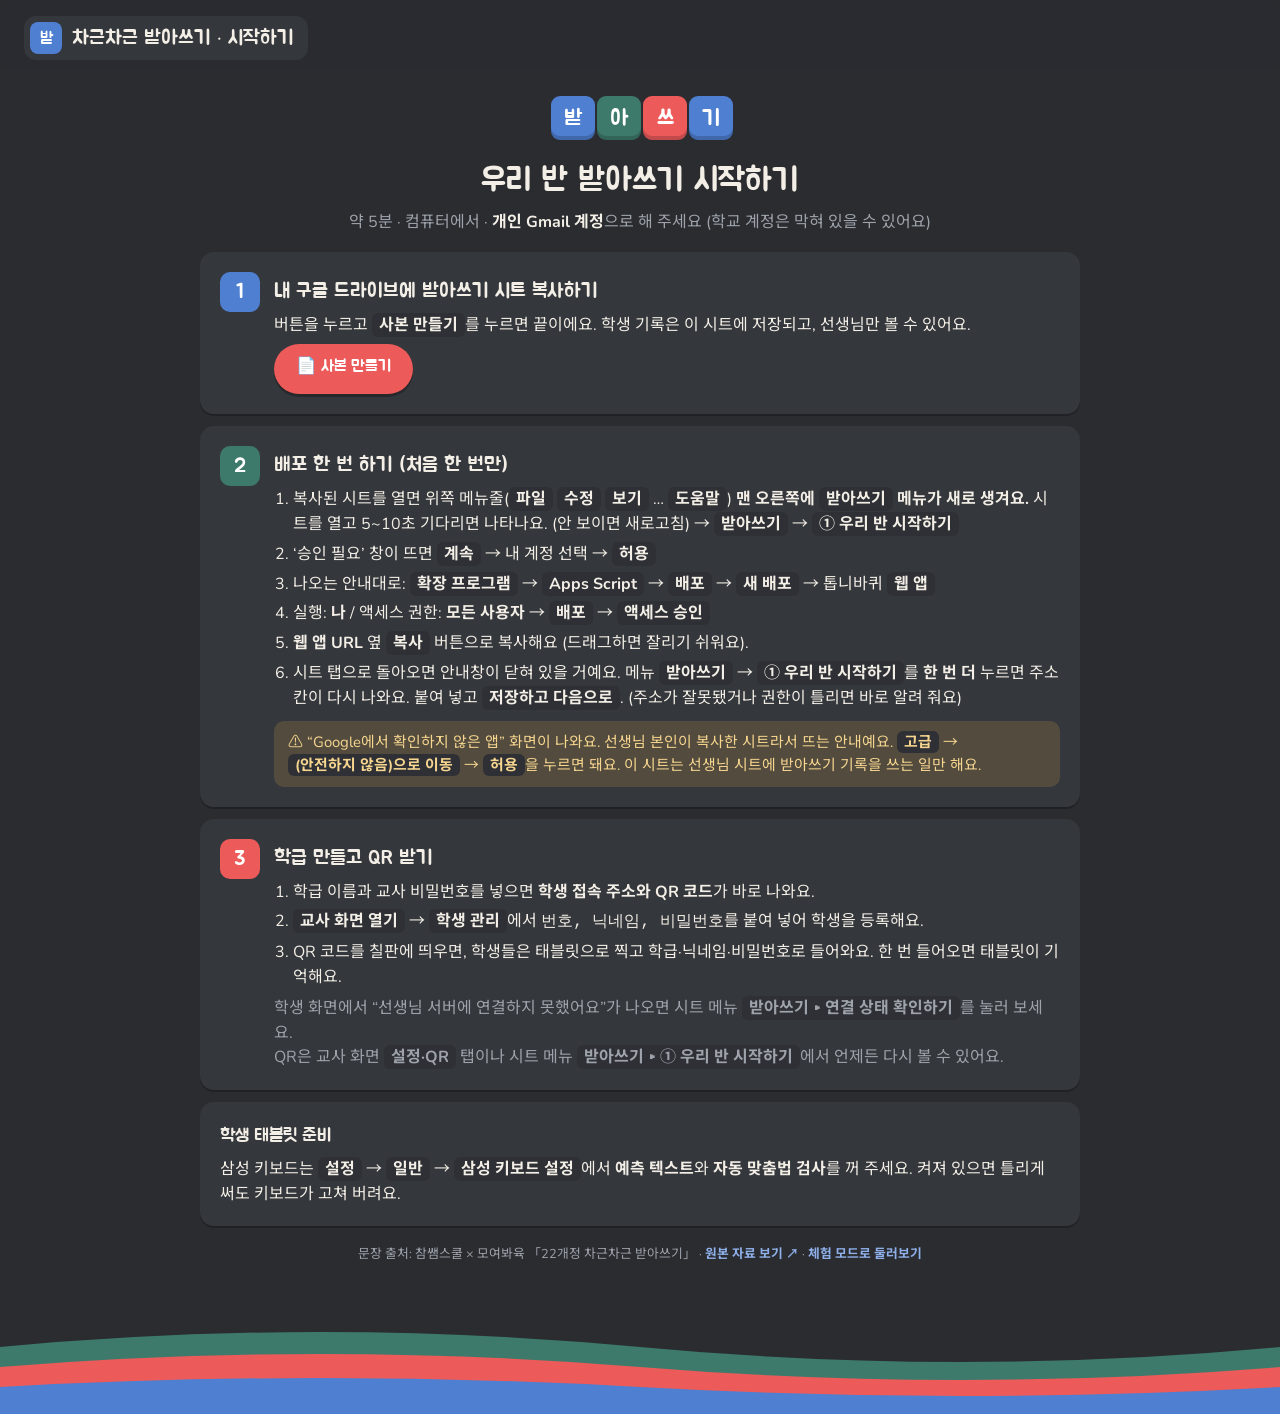
==== commit a1b84d14: "Add files via upload" ====
--- a/start.html
+++ b/start.html
@@ -71,7 +71,7 @@
       <h2 style="margin:0 0 6px;font-size:1.15rem">학생 태블릿 준비</h2>
       <p style="margin:0">삼성 키보드는 <span class="k">설정</span> → <span class="k">일반</span> → <span class="k">삼성 키보드 설정</span>에서 <b>예측 텍스트</b>와 <b>자동 맞춤법 검사</b>를 꺼 주세요. 켜져 있으면 틀리게 써도 키보드가 고쳐 버려요.</p>
     </div>
-    <div class="credit">문장 출처: 참쌤스쿨 × 모여봐욕 「22개정 차근차근 받아쓰기」 · <a href="https://chamssaem.com/516657" target="_blank" rel="noopener">원본 자료 보기 ↗</a> · <a href="./?demo">체험 모드로 둘러보기</a></div>
+    <div class="credit">문장 출처: 참쌤스쿨 × 모여봐육 「22개정 차근차근 받아쓰기」 · <a href="https://chamssaem.com/516657" target="_blank" rel="noopener">원본 자료 보기 ↗</a> · <a href="./?demo">체험 모드로 둘러보기</a></div>
   </div>
 </main>
 <script>document.write('<script src="config.js?v=' + Date.now() + '"><\/script>');</script>
--- a/css/style.css
+++ b/css/style.css
@@ -84,7 +84,25 @@
 
 /* 홈 */
 .hello{display:flex;gap:18px;align-items:center;flex-wrap:wrap}
-.rankbig{width:76px;height:76px;border-radius:14px;background:var(--green);color:#fff;display:grid;place-items:center;font-family:"Jua",sans-serif;font-size:1.25rem;text-align:center;line-height:1.15;padding:6px;box-shadow:inset 0 -5px 0 rgba(0,0,0,.18)}
+.rankbig{width:76px;height:76px;border-radius:14px;background:var(--green);color:#fff;display:flex;flex-direction:column;align-items:center;justify-content:center;gap:2px;flex:none;font-family:"Jua",sans-serif;font-size:1.25rem;text-align:center;line-height:1.15;padding:6px;box-shadow:inset 0 -5px 0 rgba(0,0,0,.18)}
+.rankbig small{font-family:"Nunito",sans-serif;font-weight:900;font-size:.62em;opacity:.85;letter-spacing:.03em;line-height:1}
+.ladder{list-style:none;padding:0;margin:12px 0 0;display:grid;grid-template-columns:repeat(auto-fill,minmax(168px,1fr));gap:6px}
+.ladder li b{white-space:nowrap}
+.rankbig span.long{font-size:.82em;white-space:nowrap}
+.hello{word-break:keep-all}
+.ladder li{display:flex;align-items:center;gap:8px;padding:6px 8px;border-radius:10px;background:var(--cell);color:var(--muted);font-size:.9rem}
+.ladder li i{width:24px;height:24px;border-radius:7px;display:grid;place-items:center;font-style:normal;font-weight:900;font-size:.8rem;color:#fff;border:1.5px solid var(--line);flex:none}
+.ladder li b{flex:1;font-weight:700}
+.ladder li span{font-size:.78rem}
+.ladder li.done{color:var(--ink)}
+.ladder li.now{color:var(--ink);outline:2px solid var(--yellow,#f2c14e);background:var(--card)}
+.ladder li.done i,.ladder li.now i{border-color:transparent}
+.modal.levelup .box{position:relative;z-index:2;animation:pop .5s ease}
+.lvtag{display:inline-block;font-family:"Nunito",sans-serif;font-weight:900;letter-spacing:.12em;font-size:.95rem;color:#2b2b2b;background:#f2c14e;border-radius:999px;padding:4px 14px;margin-bottom:12px}
+.confetti{position:fixed;inset:0;pointer-events:none;overflow:hidden;z-index:1}
+.confetti i{position:absolute;top:-20px;width:10px;height:16px;border-radius:3px;opacity:.95;animation:fall 2s linear infinite}
+@keyframes fall{0%{transform:translateY(-20px) rotate(0)}100%{transform:translateY(110vh) rotate(540deg)}}
+@media (prefers-reduced-motion:reduce){.confetti{display:none}.modal .rankbig,.modal.levelup .box{animation:none}}
 .progress{height:14px;background:var(--cell);border-radius:999px;overflow:hidden;margin-top:10px}
 .progress>i{display:block;height:100%;background:linear-gradient(90deg,var(--blue),var(--green),var(--red));border-radius:999px}
 .tabs{display:inline-flex;background:var(--card);border-radius:12px;padding:4px;gap:4px;margin:18px 0 12px;flex-wrap:wrap}
@@ -245,7 +263,8 @@
 table.t th,table.t td{border-bottom:1px solid var(--line);padding:9px 6px;text-align:left;vertical-align:middle}
 table.t th{color:var(--muted);font-weight:800;background:var(--cell)}
 table.t td.num,table.t th.num{text-align:right;font-variant-numeric:tabular-nums}
-.tablewrap{overflow-x:auto}
+.tablewrap{overflow-x:auto;-webkit-overflow-scrolling:touch}
+.tablewrap table.t th,.tablewrap table.t td{white-space:nowrap}
 .empty{color:var(--muted);text-align:center;padding:30px 10px}
 .toast{position:fixed;left:50%;bottom:28px;transform:translateX(-50%);background:#f5f1ea;color:#2a2c30;padding:12px 22px;border-radius:999px;z-index:60;font-weight:800;max-width:90vw;box-shadow:0 6px 0 rgba(0,0,0,.25)}
 .spinner{width:44px;height:44px;margin:40px auto;display:grid;grid-template-columns:1fr 1fr;gap:4px}
@@ -379,3 +398,83 @@
   table.t th,table.t td{padding:7px 3px}
   table.t th{font-size:.78rem}
 }
+.barrow .v,.barrow .chip{white-space:nowrap}
+
+/* ───────── 학생별 리포트 ───────── */
+.rpick{display:grid;grid-template-columns:repeat(auto-fill,minmax(130px,1fr));gap:6px}
+.rpick label{display:flex;gap:6px;align-items:center;background:var(--cell);border-radius:10px;padding:8px 10px;cursor:pointer;font-weight:700}
+.rpick label span{color:var(--muted);font-weight:700;min-width:18px}
+.rpick input{width:18px;height:18px;accent-color:var(--blue)}
+.report{background:#fff;color:#222;border-radius:6px;max-width:794px;margin:0 auto 24px;padding:34px 38px;box-shadow:0 10px 30px rgba(0,0,0,.35);font-family:"Noto Sans KR","Malgun Gothic",sans-serif;font-size:13px;line-height:1.5}
+.report h4{margin:0 0 8px;font-size:13.5px;color:#2b4c7e}
+.rp-head{display:flex;justify-content:space-between;align-items:flex-end;border-bottom:3px solid #2b4c7e;padding-bottom:10px;margin-bottom:14px}
+.rp-title{font-family:"Jua",sans-serif;font-size:24px;color:#2b4c7e}
+.rp-sub{font-size:15px}
+.rp-date{text-align:right;color:#666;font-size:11.5px}
+.rp-stats{display:grid;grid-template-columns:repeat(4,1fr);gap:8px;margin-bottom:12px}
+.rp-stats div{border:1px solid #d9dee6;border-radius:8px;padding:8px 10px;display:flex;flex-direction:column}
+.rp-stats small{color:#777;font-size:11px}
+.rp-stats b{font-size:16px;color:#1d2b40}
+.rp-stats span{color:#666;font-size:11px}
+.rp-summary{background:#f3f6fb;border-left:4px solid #4e7fd1;padding:8px 12px;border-radius:4px;margin-bottom:12px;font-size:13.5px}
+.rp-grid{display:grid;grid-template-columns:1fr 1fr;gap:12px;margin-bottom:12px}
+.rp-box{border:1px solid #d9dee6;border-radius:8px;padding:10px 12px}
+.rp-bars span{white-space:nowrap;overflow:hidden;text-overflow:ellipsis}
+.rp-bars div{display:grid;grid-template-columns:92px 1fr 36px 22px;align-items:center;gap:6px;margin:3px 0}
+.rp-bars i{display:block;height:9px;background:#e8ecf2;border-radius:5px;overflow:hidden}
+.rp-bars em{display:block;height:100%;background:#5d9b84}
+.rp-bars .weak span,.rp-bars .weak b{color:#c2413a;font-weight:800}
+.rp-bars .weak em{background:#e07a72}
+.rp-bars b{text-align:right;font-size:12px}
+.rp-bars small{color:#999;font-size:10.5px;text-align:right}
+.rp-note{color:#888;font-size:10.5px;margin:6px 0 0}
+.rp-empty{color:#999;margin:4px 0}
+.rp-t{width:100%;border-collapse:collapse;font-size:12px}
+.rp-t th{color:#777;font-weight:700;text-align:left;border-bottom:1px solid #d9dee6;padding:3px 4px}
+.rp-t td{border-bottom:1px solid #eef0f4;padding:3px 4px}
+.rp-t .ok{color:#2e8a5f}.rp-t .bad{color:#c2413a}
+.rp-sem{display:flex;gap:8px;align-items:flex-start;margin:3px 0 5px}
+.rp-sem .lab{font-weight:800;font-size:11.5px;min-width:80px;padding-top:6px;white-space:nowrap}
+.rp-sem .cells{display:flex;flex-wrap:wrap;gap:4px}
+.rp-sem .cells span{display:flex;flex-direction:column;align-items:center;min-width:52px;border:1px solid #d9dee6;border-radius:5px;padding:1px 3px;font-weight:800;font-size:12px}
+.rp-sem .cells small{font-weight:400;color:#888;font-size:9.5px}
+.rp-sem .cells .none{color:#bbb;font-weight:400}
+.rp-sem .cells .full{background:#e6f4ec;color:#2e8a5f}
+.rp-sem .cells .low{background:#fbe9e7;color:#c2413a}
+.rp-weeks{display:grid;grid-template-columns:repeat(8,1fr);gap:6px;height:92px;align-items:end}
+.rp-weeks div{display:flex;flex-direction:column;align-items:center;justify-content:flex-end;height:100%}
+.rp-weeks i{display:block;width:70%;background:#7aa2e0;border-radius:3px 3px 0 0;min-height:2px}
+.rp-weeks b{font-size:10.5px;color:#555}
+.rp-weeks small{font-size:10px;color:#888;margin-top:2px}
+.rp-acts{display:flex;flex-wrap:wrap;gap:4px 12px;margin-top:8px;font-size:11.5px;color:#555}
+.rp-tips{background:#fffaf0;border-color:#f0dcb0}
+.rp-tests{margin-bottom:12px}
+.rp-tips ul{font-size:12.5px}
+.rp-tips ul{margin:0;padding-left:18px}
+.rp-teacher{margin-bottom:10px}
+.rp-write{min-height:64px;border-radius:4px;outline:none;background-image:repeating-linear-gradient(transparent,transparent 23px,#e3e6eb 23px,#e3e6eb 24px);line-height:24px;white-space:pre-wrap}
+.rp-write:focus{background-color:#fbfcff}
+.rp-foot{text-align:center;color:#aaa;font-size:10px}
+@media (max-width:700px){.report{padding:20px 16px}.rp-stats{grid-template-columns:1fr 1fr}.rp-grid{grid-template-columns:1fr}}
+@media print{
+  @page{size:A4;margin:10mm}
+  html,body{background:#fff!important}
+  body>*:not(main),.waves,.topbar{display:none!important}
+  main{padding:0!important;max-width:none!important}
+  #main>*:not(#tabBody),#tabBody>*:not(#reports),.no-print{display:none!important}
+  .report{box-shadow:none;border-radius:0;margin:0;padding:0;max-width:none;break-after:page;page-break-after:always;-webkit-print-color-adjust:exact;print-color-adjust:exact}
+  .report:last-child{break-after:auto;page-break-after:auto}
+  .rp-stats,.rp-grid{grid-template-columns:repeat(4,1fr)}
+  .rp-grid{grid-template-columns:1fr 1fr}
+  .rp-box{break-inside:avoid}
+  .report{font-size:12px;zoom:var(--fit,1)}
+  .rp-tests{margin-bottom:8px}
+  .rp-head{margin-bottom:10px}
+  .rp-stats,.rp-summary,.rp-grid,.rp-tips{margin-bottom:8px}
+  .rp-grid{gap:8px}
+  .rp-box{padding:8px 10px}
+  .rp-weeks{height:72px}
+  .rp-bars div{margin:2px 0}
+  .rp-write{min-height:48px}
+}
+.msg{word-break:keep-all}
